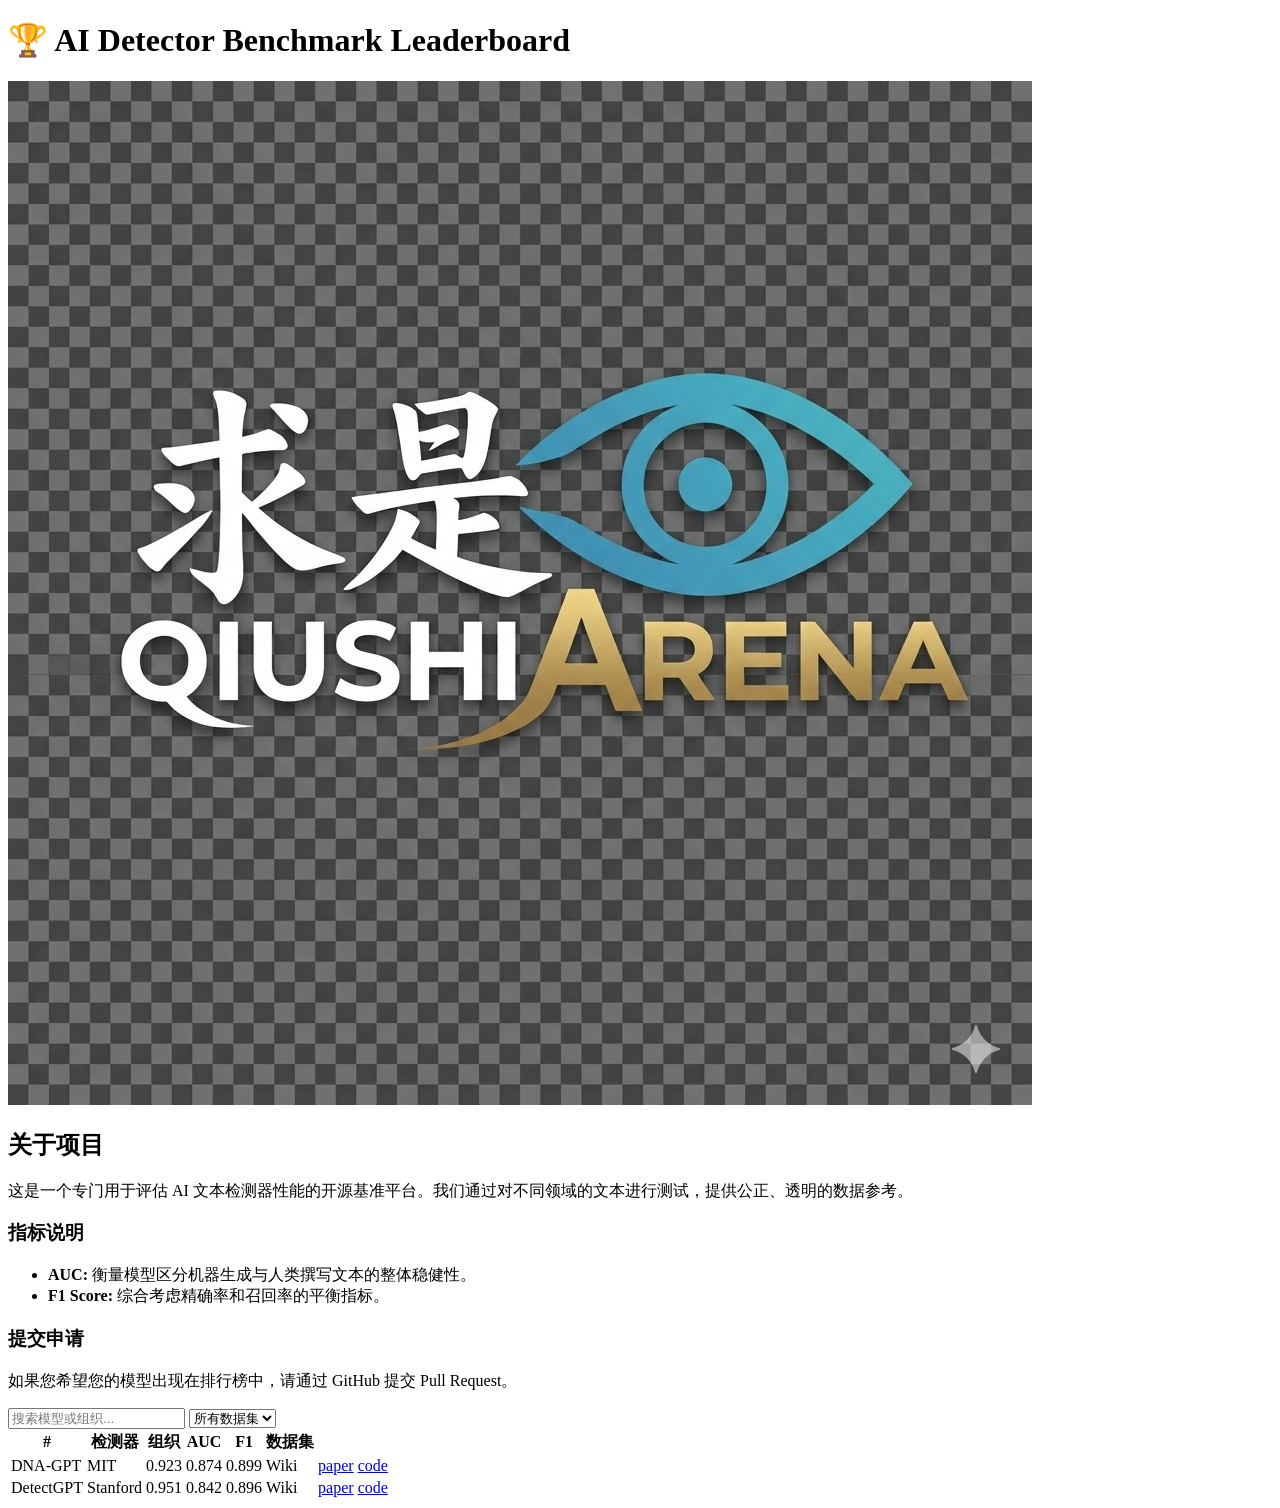
==== site/index.html @ 3e61825b "logo change" ====
<!DOCTYPE html>
<html>
<head>
    <meta charset="utf-8">
    <title>AI Detector Benchmark</title>
    <link rel="stylesheet" href="style.css">
</head>
<body>

    <header class="page-header">
        <h1>🏆 AI Detector Benchmark Leaderboard</h1>
        <img src="photo/logo.jpg" alt="Project Logo" class="centered-logo">
    </header>

    <div class="main-container">
        <aside class="left-panel">
            <h2>关于项目</h2>
            <p>这是一个专门用于评估 AI 文本检测器性能的开源基准平台。我们通过对不同领域的文本进行测试，提供公正、透明的数据参考。</p>
            
            <h3>指标说明</h3>
            <ul>
                <li><strong>AUC:</strong> 衡量模型区分机器生成与人类撰写文本的整体稳健性。</li>
                <li><strong>F1 Score:</strong> 综合考虑精确率和召回率的平衡指标。</li>
            </ul>

            <h3>提交申请</h3>
            <p>如果您希望您的模型出现在排行榜中，请通过 GitHub 提交 Pull Request。</p>
        </aside>

        <section class="right-panel">
            <div class="controls">
                <input type="text" id="search" placeholder="搜索模型或组织..." oninput="filterData()">
                <select id="datasetFilter" onchange="filterData()">
                    <option value="all">所有数据集</option>
                    <option value="Wiki">Wiki</option>
                    <option value="Arxiv">Arxiv</option>
                </select>
            </div>

            <table id="leaderboard">
                <thead>
                    <tr>
                        <th>#</th>
                        <th onclick="sortTable('detector')">检测器</th>
                        <th onclick="sortTable('organization')">组织</th>
                        <th onclick="sortTable('AUC')">AUC</th>
                        <th onclick="sortTable('F1')">F1</th>
                        <th>数据集</th>
                    </tr>
                </thead>
                <tbody></tbody>
            </table>
        </section>
    </div>

    <script src="script.js"></script>
</body>
</html>
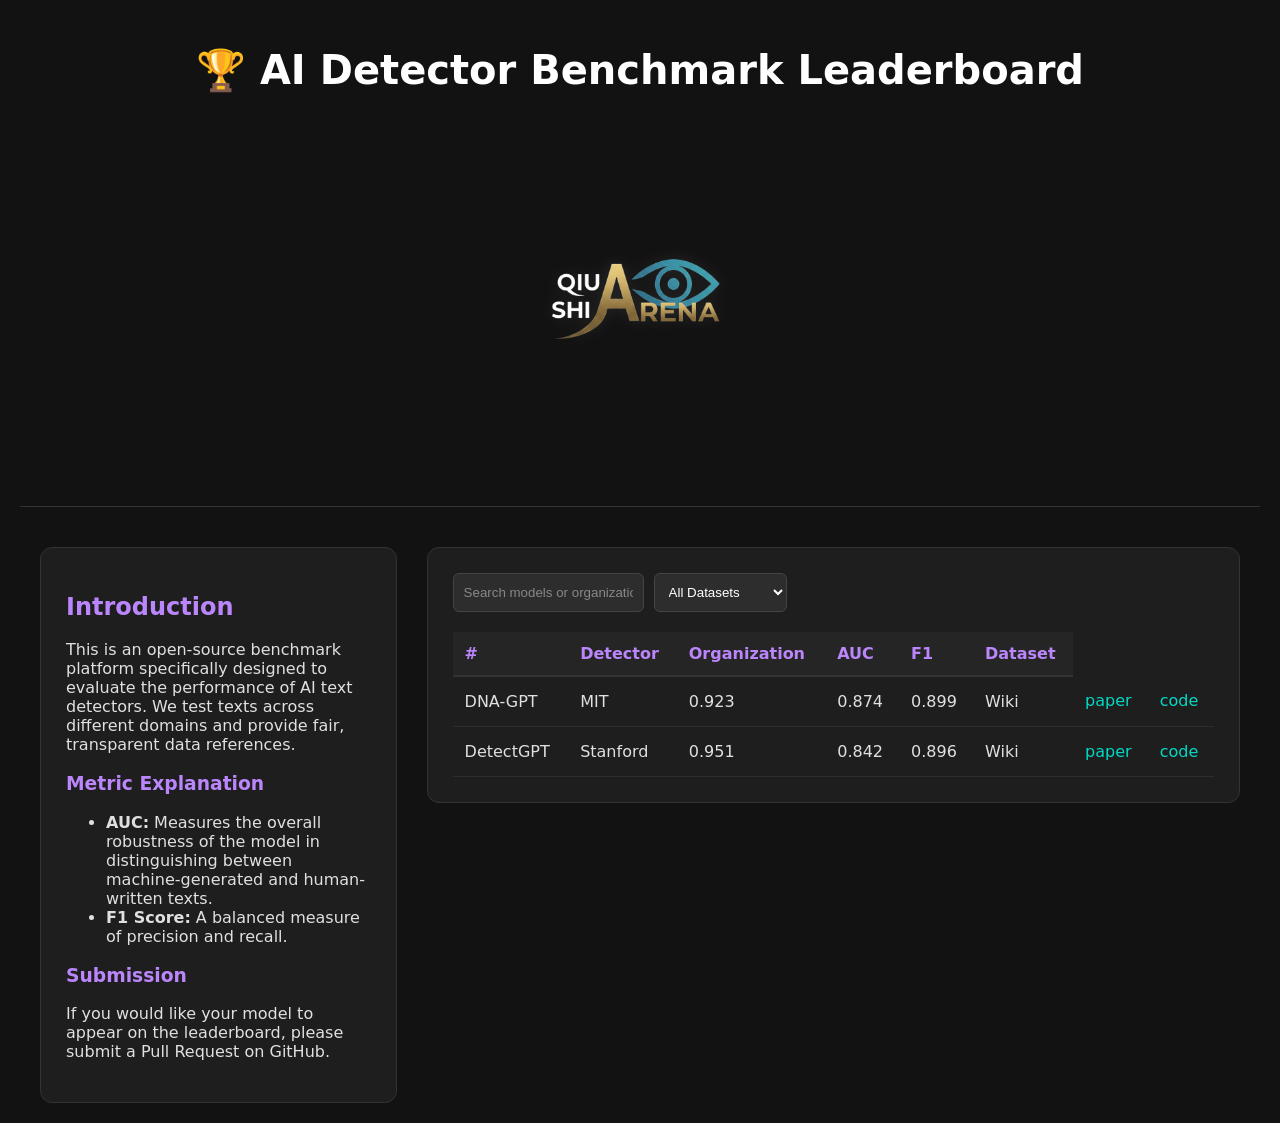
==== commit e0d8f5b8: "to english" ====
--- a/site/index.html
+++ b/site/index.html
@@ -9,31 +9,33 @@
 
     <header class="page-header">
         <h1>🏆 AI Detector Benchmark Leaderboard</h1>
-        <img src="photo/logo.jpg" alt="Project Logo" class="centered-logo">
+        <img src="photo/logo.png" alt="Project Logo" class="centered-logo">
     </header>
 
     <div class="main-container">
         <aside class="left-panel">
-            <h2>关于项目</h2>
-            <p>这是一个专门用于评估 AI 文本检测器性能的开源基准平台。我们通过对不同领域的文本进行测试，提供公正、透明的数据参考。</p>
-            
-            <h3>指标说明</h3>
+            <h2>Introduction</h2>
+            <p>This is an open-source benchmark platform specifically designed to evaluate the performance of AI text detectors. We test texts across different domains and provide fair, transparent data references.</p>
+
+            <h3>Metric Explanation</h3>
             <ul>
-                <li><strong>AUC:</strong> 衡量模型区分机器生成与人类撰写文本的整体稳健性。</li>
-                <li><strong>F1 Score:</strong> 综合考虑精确率和召回率的平衡指标。</li>
+                <li><strong>AUC:</strong> Measures the overall robustness of the model in distinguishing between machine-generated and human-written texts.</li>
+                <li><strong>F1 Score:</strong> A balanced measure of precision and recall.</li>
             </ul>
 
-            <h3>提交申请</h3>
-            <p>如果您希望您的模型出现在排行榜中，请通过 GitHub 提交 Pull Request。</p>
+            <h3>Submission</h3>
+            <p>If you would like your model to appear on the leaderboard, please submit a Pull Request on GitHub.</p>
         </aside>
 
         <section class="right-panel">
             <div class="controls">
-                <input type="text" id="search" placeholder="搜索模型或组织..." oninput="filterData()">
+                <input type="text" id="search" placeholder="Search models or organizations..." oninput="filterData()">
                 <select id="datasetFilter" onchange="filterData()">
-                    <option value="all">所有数据集</option>
-                    <option value="Wiki">Wiki</option>
+                    <option value="all">All Datasets</option>
                     <option value="Arxiv">Arxiv</option>
+                    <option value="Xsum">Xsum</option>
+                    <option value="Yelp">Yelp</option>
+                    <option value="WritingPrompts">WritingPrompts</option>
                 </select>
             </div>
 
@@ -41,11 +43,11 @@
                 <thead>
                     <tr>
                         <th>#</th>
-                        <th onclick="sortTable('detector')">检测器</th>
-                        <th onclick="sortTable('organization')">组织</th>
+                        <th onclick="sortTable('detector')">Detector</th>
+                        <th onclick="sortTable('organization')">Organization</th>
                         <th onclick="sortTable('AUC')">AUC</th>
                         <th onclick="sortTable('F1')">F1</th>
-                        <th>数据集</th>
+                        <th>Dataset</th>
                     </tr>
                 </thead>
                 <tbody></tbody>
--- a/site/style.css
+++ b/site/style.css
@@ -0,0 +1,129 @@
+/* 基础背景与文字颜色 */
+body {
+    font-family: 'Inter', system-ui, -apple-system, sans-serif;
+    background: #121212; /* 深色背景 */
+    color: #e0e0e0;      /* 浅灰色文字，比纯白更护眼 */
+    margin: 0;
+    padding: 20px;
+}
+
+/* 头部样式 */
+.page-header {
+    text-align: center;
+    margin-bottom: 40px;
+    border-bottom: 1px solid #333;
+    padding-bottom: 20px;
+}
+
+.page-header h1 {
+    color: #ffffff;
+    font-size: 2.5rem;
+}
+
+.centered-logo {
+    width: 350px;
+    height: 350px;
+    object-fit: contain;
+    display: block;
+    margin: 15px auto;
+    filter: drop-shadow(0 0 8px rgba(255,255,255,0.1)); /* 给logo加点微光 */
+}
+
+/* 主体双栏布局 */
+.main-container {
+    display: flex;
+    gap: 30px;
+    max-width: 1200px;
+    margin: 0 auto;
+    align-items: flex-start;
+}
+
+/* 左侧介绍板 - 深色卡片化 */
+.left-panel {
+    flex: 1;
+    background: #1e1e1e; /* 比背景稍浅的黑色 */
+    padding: 25px;
+    border-radius: 12px;
+    border: 1px solid #333;
+    position: sticky;
+    top: 20px;
+}
+
+.left-panel h2, .left-panel h3 {
+    color: #bb86fc; /* 使用紫色作为强调色，典型的深色UI风格 */
+}
+
+/* 右侧排行榜板 */
+.right-panel {
+    flex: 2.5;
+    background: #1e1e1e;
+    padding: 25px;
+    border-radius: 12px;
+    border: 1px solid #333;
+}
+
+/* 控件样式 - 深色适配 */
+.controls {
+    display: flex;
+    gap: 10px;
+    margin-bottom: 20px;
+}
+
+#search, #datasetFilter {
+    background: #2d2d2d;
+    color: white;
+    border: 1px solid #444;
+    padding: 10px;
+    border-radius: 6px;
+}
+
+#search::placeholder {
+    color: #888;
+}
+
+/* 表格深色美化 */
+table {
+    width: 100%;
+    border-collapse: collapse;
+    background: transparent;
+}
+
+th {
+    background: #252525;
+    color: #bb86fc;
+    font-weight: 600;
+    padding: 12px;
+    border-bottom: 2px solid #333;
+    text-align: left;
+    cursor: pointer;
+}
+
+td {
+    padding: 15px 12px;
+    border-bottom: 1px solid #2d2d2d;
+}
+
+tr:hover {
+    background: #2a2a2a; /* 悬停颜色稍微加亮 */
+}
+
+/* 链接颜色优化 */
+a {
+    color: #03dac6; /* 青绿色链接在深色背景下非常清晰 */
+    text-decoration: none;
+}
+
+a:hover {
+    text-decoration: underline;
+}
+
+/* 响应式适配：手机端自动改为单栏 */
+@media (max-width: 768px) {
+    .main-container {
+        flex-direction: column;
+    }
+    .left-panel {
+        position: static;
+        width: 100%;
+    }
+}
